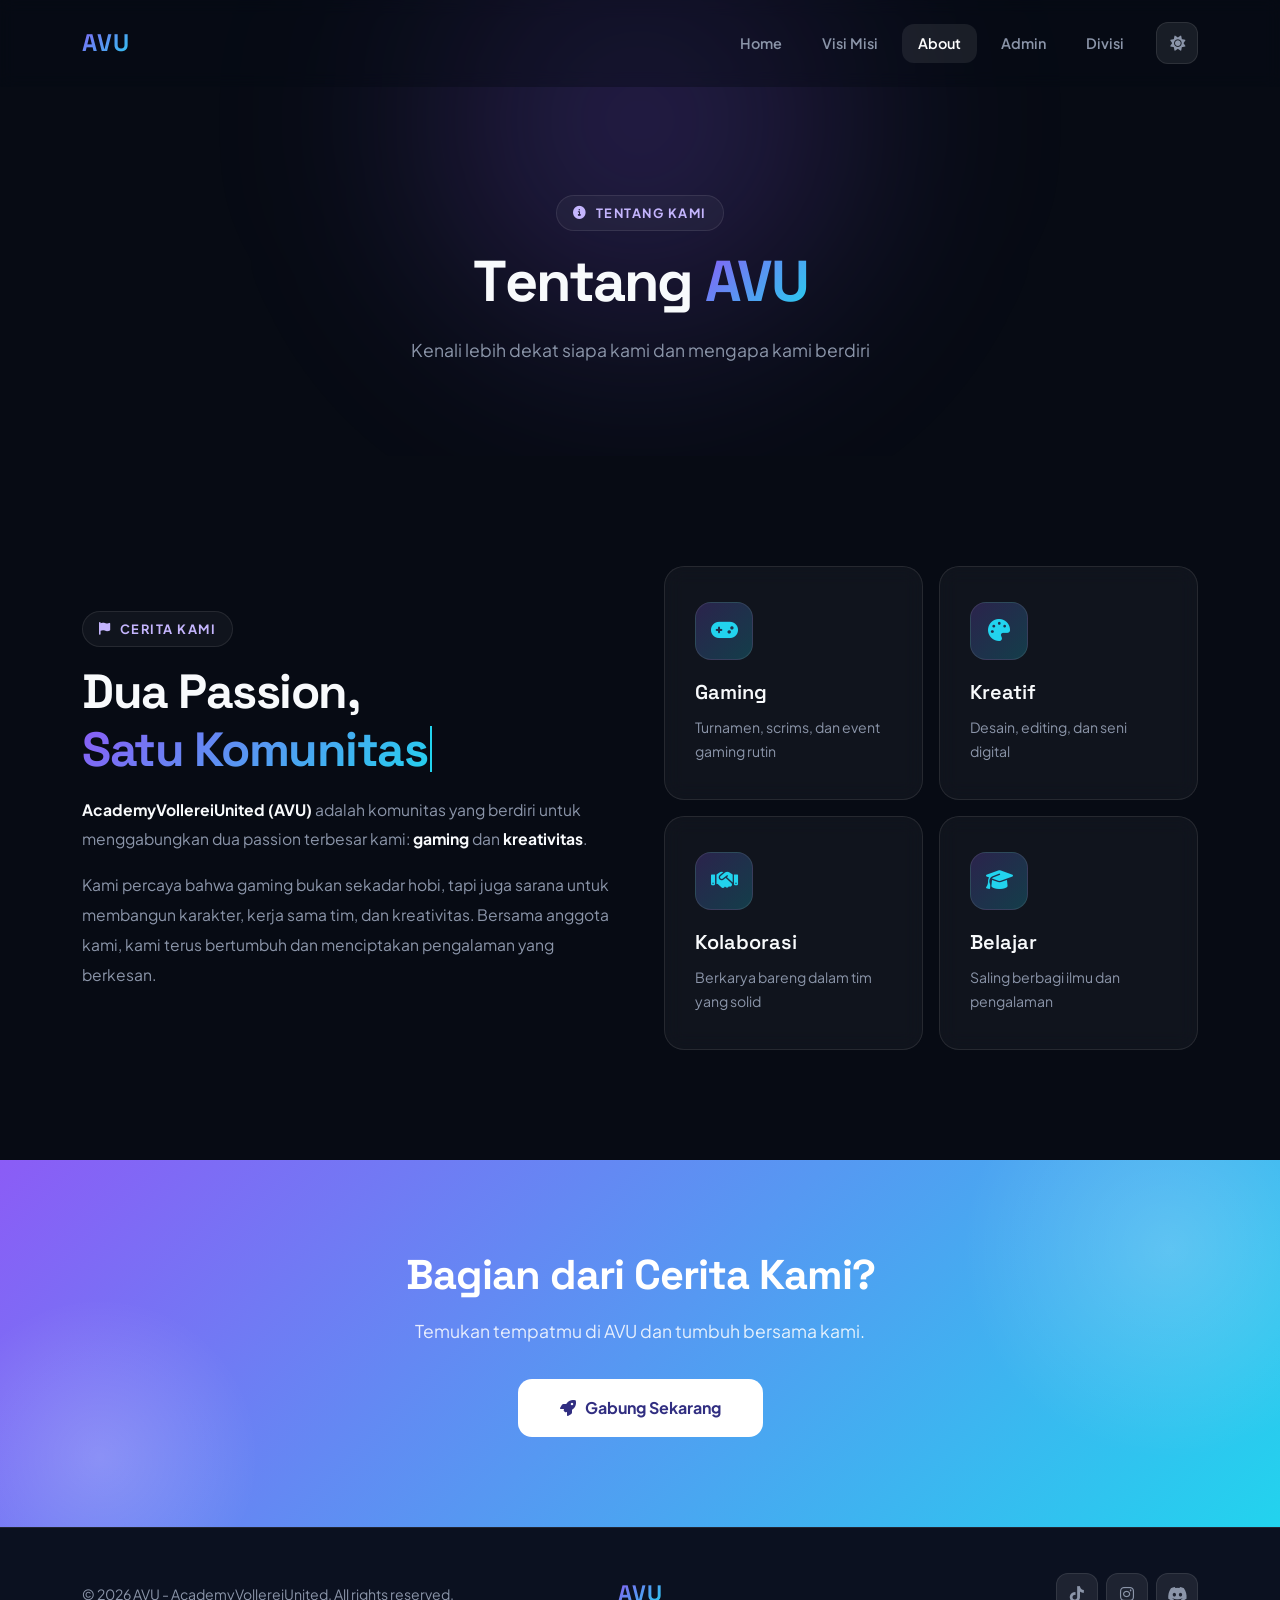
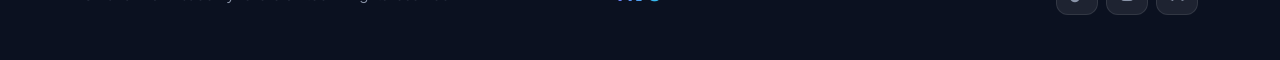
==== htmll/about.html @ c43ec7e0 "bismilah gak error" ====
<!DOCTYPE html>
<html lang="id">
<head>
    <meta charset="UTF-8">
    <meta name="viewport" content="width=device-width, initial-scale=1.0">
    <title>AVU - About</title>
    <link rel="icon" href="data:image/svg+xml,<svg xmlns='http://www.w3.org/2000/svg' viewBox='0 0 100 100'><text y='.9em' font-size='90'>🎮</text></svg>">
    <link href="https://fonts.googleapis.com/css2?family=Space+Grotesk:wght@500;600;700&family=Plus+Jakarta+Sans:wght@400;500;600;700;800&display=swap" rel="stylesheet">
    <link href="https://cdn.jsdelivr.net/npm/bootstrap@5.3.3/dist/css/bootstrap.min.css" rel="stylesheet">
    <link href="https://cdnjs.cloudflare.com/ajax/libs/font-awesome/6.5.0/css/all.min.css" rel="stylesheet">
    <link href="https://unpkg.com/aos@2.3.4/dist/aos.css" rel="stylesheet">
    <link href="../file css/style.css" rel="stylesheet">
</head>
<body>

    <!-- Navbar -->
    <nav class="navbar navbar-expand-lg fixed-top" id="mainNav">
        <div class="container">
            <a class="navbar-brand" href="index.html">AVU</a>
            <button class="navbar-toggler" type="button" data-bs-toggle="collapse" data-bs-target="#navbarNav" aria-label="Toggle navigation">
                <i class="fas fa-bars"></i>
            </button>
            <div class="collapse navbar-collapse" id="navbarNav">
                <ul class="navbar-nav ms-auto">
                    <li class="nav-item"><a class="nav-link" href="index.html">Home</a></li>
                    <li class="nav-item"><a class="nav-link" href="visimisi.html">Visi Misi</a></li>
                    <li class="nav-item"><a class="nav-link active" href="about.html">About</a></li>
                    <li class="nav-item"><a class="nav-link" href="admin.html">Admin</a></li>
                    <li class="nav-item"><a class="nav-link" href="divisi.html">Divisi</a></li>
                </ul>
            </div>
            <button class="theme-toggle" id="themeToggle" aria-label="Ubah mode terang/gelap">
                <i class="fas fa-sun"></i>
            </button>
        </div>
    </nav>

    <!-- Page Hero -->
    <section class="page-hero">
        <div class="container" data-aos="fade-up" data-aos-duration="900">
            <span class="section-label"><i class="fas fa-info-circle"></i> Tentang Kami</span>
            <h1>Tentang <span class="highlight">AVU</span></h1>
            <p>Kenali lebih dekat siapa kami dan mengapa kami berdiri</p>
        </div>
    </section>

    <!-- About -->
    <section id="about">
        <div class="container">
            <div class="row align-items-center g-5">
                <div class="col-lg-6" data-aos="fade-right" data-aos-duration="800">
                    <span class="section-label"><i class="fas fa-flag"></i> Cerita Kami</span>
                    <h2 class="section-title">Dua Passion,<br><span class="highlight">Satu Komunitas</span></h2>
                    <p class="about-text-block mt-3">
                        <strong>AcademyVollereiUnited (AVU)</strong> adalah komunitas yang berdiri untuk menggabungkan
                        dua passion terbesar kami: <strong>gaming</strong> dan <strong>kreativitas</strong>.
                    </p>
                    <p class="about-text-block mt-3">
                        Kami percaya bahwa gaming bukan sekadar hobi, tapi juga sarana untuk membangun
                        karakter, kerja sama tim, dan kreativitas. Bersama anggota kami, kami terus bertumbuh
                        dan menciptakan pengalaman yang berkesan.
                    </p>
                </div>
                <div class="col-lg-6">
                    <div class="row g-3">
                        <div class="col-sm-6" data-aos="fade-up" data-aos-duration="600" data-aos-delay="100">
                            <div class="about-card">
                                <div class="about-icon"><i class="fas fa-gamepad"></i></div>
                                <h5>Gaming</h5>
                                <p>Turnamen, scrims, dan event gaming rutin</p>
                            </div>
                        </div>
                        <div class="col-sm-6" data-aos="fade-up" data-aos-duration="600" data-aos-delay="200">
                            <div class="about-card">
                                <div class="about-icon"><i class="fas fa-palette"></i></div>
                                <h5>Kreatif</h5>
                                <p>Desain, editing, dan seni digital</p>
                            </div>
                        </div>
                        <div class="col-sm-6" data-aos="fade-up" data-aos-duration="600" data-aos-delay="300">
                            <div class="about-card">
                                <div class="about-icon"><i class="fas fa-handshake"></i></div>
                                <h5>Kolaborasi</h5>
                                <p>Berkarya bareng dalam tim yang solid</p>
                            </div>
                        </div>
                        <div class="col-sm-6" data-aos="fade-up" data-aos-duration="600" data-aos-delay="400">
                            <div class="about-card">
                                <div class="about-icon"><i class="fas fa-graduation-cap"></i></div>
                                <h5>Belajar</h5>
                                <p>Saling berbagi ilmu dan pengalaman</p>
                            </div>
                        </div>
                    </div>
                </div>
            </div>
        </div>
    </section>

    <!-- CTA -->
    <section class="cta-section">
        <div class="container">
            <div class="cta-content" data-aos="zoom-in" data-aos-duration="800">
                <h2>Bagian dari Cerita Kami?</h2>
                <p>Temukan tempatmu di AVU dan tumbuh bersama kami.</p>
                <a href="divisi.html" class="btn-cta">
                    <i class="fas fa-rocket"></i> Gabung Sekarang
                </a>
            </div>
        </div>
    </section>

    <!-- Footer -->
    <footer class="footer">
        <div class="container">
            <div class="row align-items-center">
                <div class="col-md-5 text-center text-md-start">
                    <p>&copy; 2026 AVU - AcademyVollereiUnited. All rights reserved.</p>
                </div>
                <div class="col-md-2 text-center my-3 my-md-0">
                    <a href="index.html" class="footer-brand">AVU</a>
                </div>
                <div class="col-md-5 text-center text-md-end">
                    <div class="footer-social d-inline-flex gap-2">
                        <a href="#"><i class="fab fa-tiktok"></i></a>
                        <a href="#"><i class="fab fa-instagram"></i></a>
                        <a href="#"><i class="fab fa-discord"></i></a>
                    </div>
                </div>
            </div>
        </div>
    </footer>

    <!-- Back to top -->
    <button class="back-to-top" id="backToTop"><i class="fas fa-arrow-up"></i></button>

    <!-- Scripts -->
    <script src="https://cdn.jsdelivr.net/npm/bootstrap@5.3.3/dist/js/bootstrap.bundle.min.js"></script>
    <script src="https://unpkg.com/aos@2.3.4/dist/aos.js"></script>
    <script src="../file js/script.js"></script>
</body>
</html>
---- file css/style.css ----
:root {
    --bg: #070b14;
    --bg-soft: #0b1120;
    --surface: rgba(255, 255, 255, 0.04);
    --surface-strong: rgba(255, 255, 255, 0.08);
    --border: rgba(255, 255, 255, 0.09);
    --border-strong: rgba(255, 255, 255, 0.18);
    --text: #e2e8f0;
    --heading: #f8fafc;
    --muted: #8b95a9;
    --primary: #8b5cf6;
    --secondary: #22d3ee;
    --grad: linear-gradient(135deg, #8b5cf6 0%, #22d3ee 100%);
    --grad-soft: linear-gradient(135deg, rgba(139, 92, 246, 0.22), rgba(34, 211, 238, 0.22));
    --radius: 20px;
    --shadow: 0 20px 50px rgba(0, 0, 0, 0.45);
    --glow: 0 10px 40px rgba(139, 92, 246, 0.35);
}

* { margin: 0; padding: 0; box-sizing: border-box; }

html { scroll-behavior: smooth; }

body {
    font-family: 'Plus Jakarta Sans', sans-serif;
    background: var(--bg);
    color: var(--text);
    overflow-x: hidden;
    line-height: 1.6;
    -webkit-font-smoothing: antialiased;
}

h1, h2, h3, h4, h5, h6 {
    font-family: 'Space Grotesk', sans-serif;
    color: var(--heading);
}

/* ===== Navbar ===== */
.navbar {
    padding: 1.2rem 0;
    transition: all 0.3s ease;
    background: rgba(7, 11, 20, 0.4);
    backdrop-filter: blur(8px);
    -webkit-backdrop-filter: blur(8px);
}
.navbar.scrolled {
    background: rgba(7, 11, 20, 0.88);
    backdrop-filter: blur(20px);
    -webkit-backdrop-filter: blur(20px);
    border-bottom: 1px solid var(--border);
    padding: 0.7rem 0;
    box-shadow: 0 1px 20px rgba(0, 0, 0, 0.35);
}
.navbar-brand {
    font-family: 'Space Grotesk', sans-serif;
    font-weight: 700;
    font-size: 1.5rem;
    letter-spacing: 1px;
    background: var(--grad);
    -webkit-background-clip: text;
    background-clip: text;
    -webkit-text-fill-color: transparent;
}
.nav-link {
    color: var(--muted) !important;
    font-weight: 600;
    font-size: 0.9rem;
    margin: 0 4px;
    padding: 8px 16px !important;
    border-radius: 12px;
    transition: all 0.3s ease;
}
.nav-link:hover, .nav-link.active {
    color: #ffffff !important;
    background: var(--surface-strong);
}
.navbar-toggler {
    border: 1px solid var(--border);
    padding: 6px 10px;
}
.navbar-toggler:focus { box-shadow: none; }
.navbar-toggler i { color: #ffffff; }

/* ===== Hero ===== */
.hero {
    min-height: 100vh;
    display: flex;
    align-items: center;
    padding: 130px 0 80px;
    position: relative;
    overflow: hidden;
}
.hero::before, .hero::after {
    content: '';
    position: absolute;
    border-radius: 50%;
    filter: blur(90px);
    z-index: 0;
}
.hero::before {
    width: 560px; height: 560px;
    background: radial-gradient(circle, rgba(139, 92, 246, 0.35), transparent 70%);
    top: -140px; right: -120px;
}
.hero::after {
    width: 460px; height: 460px;
    background: radial-gradient(circle, rgba(34, 211, 238, 0.25), transparent 70%);
    bottom: -120px; left: -120px;
}
.hero .container { position: relative; z-index: 2; }
.hero-badge {
    display: inline-flex;
    align-items: center;
    gap: 8px;
    padding: 8px 18px;
    background: var(--surface);
    border: 1px solid var(--border-strong);
    border-radius: 50px;
    font-size: 0.85rem;
    font-weight: 600;
    color: #c4b5fd;
    letter-spacing: 0.5px;
    margin-bottom: 22px;
    backdrop-filter: blur(10px);
}
.hero-badge .dot {
    width: 8px; height: 8px;
    border-radius: 50%;
    background: var(--secondary);
    box-shadow: 0 0 12px var(--secondary);
    animation: pulse-dot 2s ease-in-out infinite;
}
@keyframes pulse-dot {
    0%, 100% { opacity: 1; transform: scale(1); }
    50% { opacity: 0.5; transform: scale(1.35); }
}
.hero-title {
    font-size: 4rem;
    font-weight: 700;
    line-height: 1.12;
    letter-spacing: -2px;
    margin-bottom: 22px;
}
.hero-title .highlight {
    background: var(--grad);
    -webkit-background-clip: text;
    background-clip: text;
    -webkit-text-fill-color: transparent;
}
.hero-subtitle {
    font-size: 1.15rem;
    color: var(--muted);
    line-height: 1.85;
    max-width: 560px;
    margin-bottom: 35px;
}
.hero-buttons { display: flex; gap: 14px; flex-wrap: wrap; }

.btn-primary-grad {
    padding: 15px 34px;
    border-radius: 14px;
    background: var(--grad);
    color: #ffffff;
    font-weight: 700;
    font-size: 0.95rem;
    border: none;
    cursor: pointer;
    text-decoration: none;
    display: inline-flex;
    align-items: center;
    gap: 9px;
    box-shadow: var(--glow);
    transition: all 0.3s ease;
}
.btn-primary-grad:hover {
    transform: translateY(-3px);
    box-shadow: 0 15px 45px rgba(139, 92, 246, 0.5);
    color: #ffffff;
}
.btn-outline-grad {
    padding: 15px 34px;
    border-radius: 14px;
    background: transparent;
    color: #e2e8f0;
    font-weight: 700;
    font-size: 0.95rem;
    border: 1px solid var(--border-strong);
    text-decoration: none;
    cursor: pointer;
    display: inline-flex;
    align-items: center;
    gap: 9px;
    backdrop-filter: blur(8px);
    transition: all 0.3s ease;
}
.btn-outline-grad:hover {
    border-color: var(--secondary);
    color: var(--secondary);
    transform: translateY(-3px);
    box-shadow: 0 0 30px rgba(34, 211, 238, 0.15);
}

.hero-visual { text-align: center; position: relative; }
.hero-avatar {
    width: 380px; height: 380px;
    margin: 0 auto;
    border-radius: 34px;
    background: var(--grad-soft);
    border: 1px solid var(--border-strong);
    display: flex;
    align-items: center;
    justify-content: center;
    font-size: 7rem;
    color: rgba(255, 255, 255, 0.35);
    position: relative;
    overflow: hidden;
    backdrop-filter: blur(10px);
    box-shadow: 0 30px 80px rgba(0, 0, 0, 0.5), inset 0 1px 0 rgba(255, 255, 255, 0.1);
    transition: transform 0.4s ease;
}
.hero-avatar:hover { transform: scale(1.03); }
.hero-avatar::before {
    content: '';
    position: absolute;
    top: -50%; left: -50%;
    width: 200%; height: 200%;
    background: linear-gradient(45deg, transparent, rgba(255, 255, 255, 0.06), transparent);
    animation: shimmer 3.5s ease-in-out infinite;
}
@keyframes shimmer {
    0% { transform: translateX(-100%) translateY(-100%) rotate(45deg); }
    100% { transform: translateX(100%) translateY(100%) rotate(45deg); }
}
.hero-avatar i {
    position: relative;
    z-index: 1;
    filter: drop-shadow(0 0 30px rgba(139, 92, 246, 0.6));
}
.hero-avatar img {
    width: 100%;
    height: 100%;
    object-fit: cover;
    border-radius: inherit;
    position: relative;
    z-index: 1;
}
.floating-tag {
    position: absolute;
    background: rgba(15, 20, 36, 0.9);
    border: 1px solid var(--border-strong);
    border-radius: 14px;
    padding: 12px 18px;
    display: flex;
    align-items: center;
    gap: 10px;
    box-shadow: 0 10px 30px rgba(0, 0, 0, 0.45);
    font-size: 0.85rem;
    font-weight: 600;
    color: #e2e8f0;
    backdrop-filter: blur(12px);
    animation: float-tag 5s ease-in-out infinite;
}
.floating-tag.tag-1 { top: 14%; right: -8px; }
.floating-tag.tag-2 { bottom: 18%; left: -8px; animation-delay: 2.5s; }
.floating-tag i { color: var(--secondary); font-size: 1.1rem; }
@keyframes float-tag {
    0%, 100% { transform: translateY(0); }
    50% { transform: translateY(-10px); }
}

/* ===== Page Hero (inner pages) ===== */
.page-hero {
    padding: 195px 0 90px;
    text-align: center;
    position: relative;
    overflow: hidden;
}
.page-hero::before {
    content: '';
    position: absolute;
    width: 640px; height: 640px;
    border-radius: 50%;
    background: radial-gradient(circle, rgba(139, 92, 246, 0.28), transparent 70%);
    top: -200px; left: 50%;
    transform: translateX(-50%);
    filter: blur(80px);
}
.page-hero .container { position: relative; z-index: 1; }
.page-hero h1 {
    font-size: 3.6rem;
    font-weight: 700;
    letter-spacing: -2px;
    margin-bottom: 18px;
}
.page-hero .highlight {
    background: var(--grad);
    -webkit-background-clip: text;
    background-clip: text;
    -webkit-text-fill-color: transparent;
}
.page-hero p {
    color: var(--muted);
    max-width: 600px;
    margin: 0 auto;
    font-size: 1.1rem;
    line-height: 1.8;
}

/* ===== Section commons ===== */
section { padding: 110px 0; position: relative; }
.section-label {
    display: inline-flex;
    align-items: center;
    gap: 8px;
    padding: 7px 16px;
    background: var(--surface);
    border: 1px solid var(--border);
    border-radius: 50px;
    font-size: 0.8rem;
    font-weight: 700;
    color: #c4b5fd;
    text-transform: uppercase;
    letter-spacing: 1.5px;
    margin-bottom: 16px;
}
.section-title {
    font-size: 3rem;
    font-weight: 700;
    letter-spacing: -1.5px;
    margin-bottom: 16px;
}
.section-title .highlight {
    background: var(--grad);
    -webkit-background-clip: text;
    background-clip: text;
    -webkit-text-fill-color: transparent;
}
.section-desc {
    color: var(--muted);
    font-size: 1.05rem;
    line-height: 1.8;
    max-width: 560px;
}

/* ===== Visi Misi ===== */
.vm-card, .about-card, .admin-card {
    background: var(--surface);
    border: 1px solid var(--border);
    border-radius: var(--radius);
    padding: 35px 30px;
    transition: all 0.4s ease;
    height: 100%;
    position: relative;
    overflow: hidden;
    backdrop-filter: blur(10px);
}
.vm-card::before {
    content: '';
    position: absolute;
    left: 0; top: 0; bottom: 0;
    width: 4px;
    background: var(--grad);
    border-radius: 2px;
}
.vm-card:hover, .about-card:hover, .admin-card:hover {
    transform: translateY(-6px);
    border-color: var(--border-strong);
    box-shadow: var(--shadow);
}
.vm-icon, .about-icon {
    width: 58px; height: 58px;
    border-radius: 16px;
    background: var(--grad-soft);
    border: 1px solid var(--border);
    display: flex;
    align-items: center;
    justify-content: center;
    font-size: 1.35rem;
    color: var(--secondary);
    margin-bottom: 20px;
}
.vm-card h4,
.about-card h5,
.admin-card h5 { font-weight: 600; color: var(--heading); margin-bottom: 12px; }
.vm-card p { color: var(--muted); font-size: 0.95rem; line-height: 1.8; margin-bottom: 0; }
.about-card p { color: var(--muted); font-size: 0.88rem; line-height: 1.7; margin-bottom: 0; }
.about-text-block { color: var(--muted); line-height: 1.9; font-size: 0.98rem; }
.about-text-block strong { color: var(--heading); }

/* ===== Admin ===== */
.admin-card { text-align: center; }
.admin-avatar {
    width: 96px; height: 96px;
    border-radius: 50%;
    background: var(--grad-soft);
    border: 2px solid var(--border-strong);
    display: flex;
    align-items: center;
    justify-content: center;
    font-size: 2.3rem;
    color: rgba(255, 255, 255, 0.4);
    margin: 0 auto 18px;
    transition: transform 0.3s ease;
}
.admin-card:hover .admin-avatar { transform: scale(1.08); }
.admin-card h5 { font-size: 1.05rem; }
.admin-role {
    display: inline-block;
    padding: 5px 15px;
    background: var(--grad-soft);
    color: var(--secondary);
    border-radius: 8px;
    font-size: 0.78rem;
    font-weight: 700;
    letter-spacing: 0.5px;
    margin-bottom: 12px;
}
.admin-socials { display: flex; justify-content: center; gap: 10px; }
.admin-socials a {
    width: 38px; height: 38px;
    border-radius: 12px;
    background: var(--surface-strong);
    border: 1px solid var(--border);
    display: flex;
    align-items: center;
    justify-content: center;
    color: var(--muted);
    font-size: 0.85rem;
    transition: all 0.3s ease;
    text-decoration: none;
}
.admin-socials a:hover {
    background: var(--grad);
    color: #ffffff;
    border-color: transparent;
    box-shadow: var(--glow);
}

/* ===== Divisi (horizontal scroll) ===== */
.group-section { background: var(--bg-soft); }
.divisi-scroll {
    display: flex;
    gap: 22px;
    overflow-x: auto;
    scroll-snap-type: x mandatory;
    -webkit-overflow-scrolling: touch;
    padding: 10px 0 22px;
    scrollbar-width: thin;
    scrollbar-color: rgba(139, 92, 246, 0.4) transparent;
}
.divisi-scroll::-webkit-scrollbar { height: 6px; }
.divisi-scroll::-webkit-scrollbar-track { background: transparent; }
.divisi-scroll::-webkit-scrollbar-thumb {
    background: linear-gradient(90deg, #8b5cf6, #22d3ee);
    border-radius: 3px;
}
.divisi-card {
    min-width: 300px;
    background: var(--surface);
    border: 1px solid var(--border);
    border-radius: 20px;
    padding: 32px 26px;
    scroll-snap-align: start;
    transition: all 0.4s ease;
    flex-shrink: 0;
}
.divisi-card:hover {
    transform: translateY(-6px);
    border-color: var(--border-strong);
    box-shadow: var(--shadow);
}
.divisi-icon {
    width: 62px; height: 62px;
    border-radius: 16px;
    display: flex;
    align-items: center;
    justify-content: center;
    font-size: 1.6rem;
    margin-bottom: 18px;
    transition: transform 0.3s ease;
}
.divisi-card:hover .divisi-icon { transform: scale(1.12) rotate(6deg); }
.divisi-card h5 { font-weight: 600; color: var(--heading); margin-bottom: 8px; }
.divisi-card p { color: var(--muted); font-size: 0.85rem; line-height: 1.7; margin-bottom: 0; }
.scroll-hint {
    text-align: center;
    color: var(--muted);
    font-size: 0.85rem;
    margin-top: 14px;
}
.scroll-hint i {
    animation: scroll-bounce 1.5s ease-in-out infinite;
    color: var(--secondary);
}
@keyframes scroll-bounce {
    0%, 100% { transform: translateX(0); }
    50% { transform: translateX(8px); }
}

/* ===== Divisi (multipage detail) ===== */
.divisi-detail-card {
    background: var(--surface);
    border: 1px solid var(--border);
    border-radius: 20px;
    padding: 32px 28px;
    height: 100%;
    transition: all 0.4s ease;
    backdrop-filter: blur(10px);
}
.divisi-detail-card:hover {
    transform: translateY(-6px);
    border-color: var(--border-strong);
    box-shadow: var(--shadow);
}
.divisi-detail-card:hover .divisi-icon { transform: scale(1.12) rotate(6deg); }
.divisi-detail-card h4 { font-weight: 600; color: var(--heading); margin-bottom: 10px; }
.divisi-detail-card > p { color: var(--muted); font-size: 0.9rem; line-height: 1.7; margin-bottom: 16px; }
.divisi-list {
    list-style: none;
    padding: 0;
    margin: 0;
    display: flex;
    flex-direction: column;
    gap: 9px;
}
.divisi-list li {
    display: flex;
    align-items: center;
    gap: 10px;
    color: var(--muted);
    font-size: 0.85rem;
    line-height: 1.5;
}
.divisi-list li i { color: var(--secondary); font-size: 0.45rem; }

/* ===== Aturan ===== */
.rules-section { background: var(--bg-soft); }
.rule-card {
    position: relative;
    display: flex;
    flex-direction: column;
    align-items: center;
    justify-content: center;
    width: 100%;
    height: 100%;
    min-height: 200px;
    background: var(--surface);
    border: 1px solid var(--border);
    border-radius: 20px;
    padding: 38px 26px;
    text-align: center;
    cursor: pointer;
    transition: all 0.4s ease;
    backdrop-filter: blur(10px);
    overflow: hidden;
}
.rule-card:hover,
.rule-card:focus-visible {
    transform: translateY(-6px);
    border-color: var(--border-strong);
    box-shadow: var(--shadow);
    outline: none;
}
.rule-number {
    position: absolute;
    top: 18px; right: 22px;
    font-family: 'Space Grotesk', sans-serif;
    font-size: 2rem;
    font-weight: 700;
    color: var(--heading);
    opacity: 0.08;
    line-height: 1;
}
.rule-icon {
    width: 58px; height: 58px;
    border-radius: 16px;
    background: var(--grad-soft);
    border: 1px solid var(--border);
    display: flex;
    align-items: center;
    justify-content: center;
    font-size: 1.35rem;
    color: var(--secondary);
    margin-bottom: 0;
    transition: transform 0.3s ease;
}
.rule-card:hover .rule-icon,
.rule-card.active .rule-icon { transform: scale(1.1) rotate(6deg); }
.rule-card h5,
.rule-card p {
    max-height: 0;
    opacity: 0;
    overflow: hidden;
    transform: translateY(8px);
    margin: 0;
    transition: max-height 0.4s ease, opacity 0.35s ease, transform 0.35s ease, margin 0.35s ease;
}
.rule-card h5 { font-weight: 600; color: var(--heading); }
.rule-card p { color: var(--muted); font-size: 0.88rem; line-height: 1.7; }
.rule-card.active h5 {
    max-height: 80px;
    opacity: 1;
    transform: translateY(0);
    margin-top: 18px;
}
.rule-card.active p {
    max-height: 200px;
    opacity: 1;
    transform: translateY(0);
    margin-top: 10px;
}

/* ===== CTA ===== */
.cta-section {
    background: var(--grad);
    padding: 90px 0;
    position: relative;
    overflow: hidden;
}
.cta-section::before, .cta-section::after {
    content: '';
    position: absolute;
    border-radius: 50%;
    background: radial-gradient(circle, rgba(255, 255, 255, 0.18), transparent 70%);
}
.cta-section::before { width: 420px; height: 420px; top: -120px; right: -100px; }
.cta-section::after { width: 320px; height: 320px; bottom: -90px; left: -60px; }
.cta-content { position: relative; z-index: 2; text-align: center; }
.cta-content h2 {
    font-size: 2.6rem;
    font-weight: 700;
    color: #ffffff;
    letter-spacing: -1px;
    margin-bottom: 16px;
}
.cta-content p {
    color: rgba(255, 255, 255, 0.85);
    font-size: 1.1rem;
    max-width: 560px;
    margin: 0 auto 32px;
    line-height: 1.8;
}
.btn-cta {
    padding: 16px 42px;
    border-radius: 14px;
    background: #ffffff;
    color: #312e81;
    border: none;
    font-weight: 700;
    font-size: 1rem;
    cursor: pointer;
    text-decoration: none;
    display: inline-flex;
    align-items: center;
    gap: 9px;
    transition: all 0.3s ease;
}
.btn-cta:hover {
    transform: translateY(-3px);
    box-shadow: 0 15px 40px rgba(0, 0, 0, 0.25);
    color: #4338ca;
}

/* ===== Footer ===== */
.footer {
    background: var(--bg-soft);
    border-top: 1px solid var(--border);
    padding: 45px 0;
}
.footer p { color: var(--muted); font-size: 0.88rem; margin-bottom: 0; }
.footer-brand {
    font-family: 'Space Grotesk', sans-serif;
    font-weight: 700;
    font-size: 1.4rem;
    letter-spacing: 1px;
    background: var(--grad);
    -webkit-background-clip: text;
    background-clip: text;
    -webkit-text-fill-color: transparent;
    text-decoration: none;
}
.footer-social a {
    width: 42px; height: 42px;
    border-radius: 12px;
    background: var(--surface-strong);
    border: 1px solid var(--border);
    display: inline-flex;
    align-items: center;
    justify-content: center;
    color: var(--muted);
    font-size: 1rem;
    transition: all 0.3s ease;
    text-decoration: none;
}
.footer-social a:hover {
    background: var(--grad);
    color: #ffffff;
    border-color: transparent;
    transform: translateY(-3px);
    box-shadow: var(--glow);
}

/* ===== Back to top ===== */
.back-to-top {
    position: fixed;
    bottom: 25px; right: 25px;
    width: 48px; height: 48px;
    border-radius: 14px;
    background: var(--grad);
    color: #ffffff;
    border: none;
    display: flex;
    align-items: center;
    justify-content: center;
    font-size: 1rem;
    cursor: pointer;
    opacity: 0;
    visibility: hidden;
    transition: all 0.3s ease;
    z-index: 999;
    box-shadow: var(--glow);
}
.back-to-top.visible { opacity: 1; visibility: visible; }
.back-to-top:hover { transform: translateY(-3px); }

/* ===== Responsive ===== */
@media (max-width: 768px) {
    .hero-title { font-size: 2.6rem; letter-spacing: -1px; }
    .hero-avatar { width: 260px; height: 260px; font-size: 5rem; }
    .section-title { font-size: 2.2rem; }
    .page-hero h1 { font-size: 2.4rem; }
    .floating-tag { display: none; }
    .cta-content h2 { font-size: 1.9rem; }
    .divisi-card { min-width: 260px; }
}

/* ===== Theme Toggle Button ===== */
.theme-toggle {
    background: var(--surface-strong);
    border: 1px solid var(--border);
    width: 42px; height: 42px;
    border-radius: 12px;
    display: flex;
    align-items: center;
    justify-content: center;
    color: var(--muted);
    font-size: 0.95rem;
    cursor: pointer;
    transition: all 0.3s ease;
    margin-left: 12px;
    flex-shrink: 0;
}
.theme-toggle:hover {
    background: var(--grad);
    color: #ffffff;
    border-color: transparent;
    box-shadow: var(--glow);
}

/* ===== Light Theme ===== */
[data-theme="light"] {
    --bg: #f4f6f9;
    --bg-soft: #eaeef4;
    --surface: rgba(255, 255, 255, 0.88);
    --surface-strong: #ffffff;
    --border: rgba(0, 0, 0, 0.08);
    --border-strong: rgba(0, 0, 0, 0.14);
    --text: #334155;
    --heading: #0f172a;
    --muted: #64748b;
    --primary: #6366f1;
    --secondary: #0891b2;
    --grad: linear-gradient(135deg, #6366f1 0%, #0891b2 100%);
    --grad-soft: linear-gradient(135deg, rgba(99, 102, 241, 0.1), rgba(8, 145, 178, 0.1));
    --shadow: 0 20px 50px rgba(0, 0, 0, 0.08);
    --glow: 0 10px 40px rgba(99, 102, 241, 0.12);
}

[data-theme="light"] .navbar {
    background: rgba(255, 255, 255, 0.55);
}
[data-theme="light"] .navbar.scrolled {
    background: rgba(255, 255, 255, 0.92);
    box-shadow: 0 1px 20px rgba(0, 0, 0, 0.06);
}
[data-theme="light"] .nav-link:hover,
[data-theme="light"] .nav-link.active {
    color: #6366f1 !important;
    background: rgba(99, 102, 241, 0.08);
}
[data-theme="light"] .navbar-toggler i { color: #334155; }
[data-theme="light"] .theme-toggle {
    background: #e6ecf3;
    border: 1px solid #c9d4df;
    color: #334155;
}
[data-theme="light"] .theme-toggle:hover {
    background: var(--grad);
    color: #ffffff;
    border-color: transparent;
}
[data-theme="light"] .floating-tag {
    background: rgba(255, 255, 255, 0.92);
    box-shadow: 0 10px 30px rgba(0, 0, 0, 0.08);
    color: #334155;
}
[data-theme="light"] .floating-tag i { color: #0891b2; }
[data-theme="light"] .hero-badge { color: #6366f1; }
[data-theme="light"] .section-label { color: #6366f1; }
[data-theme="light"] .hero-avatar {
    box-shadow: 0 30px 80px rgba(0, 0, 0, 0.1), inset 0 1px 0 rgba(255, 255, 255, 0.4);
    border: 1px solid rgba(0, 0, 0, 0.08);
    color: rgba(99, 102, 241, 0.3);
}
[data-theme="light"] .hero-avatar i {
    filter: drop-shadow(0 0 20px rgba(99, 102, 241, 0.3));
}
[data-theme="light"] .admin-avatar {
    border: 2px solid rgba(0, 0, 0, 0.1);
    color: rgba(99, 102, 241, 0.3);
}
[data-theme="light"] .btn-cta:hover {
    box-shadow: 0 15px 40px rgba(0, 0, 0, 0.1);
}
[data-theme="light"] .divisi-scroll::-webkit-scrollbar-thumb {
    background: linear-gradient(90deg, #6366f1, #0891b2);
}

/* ===== Navbar Responsive (portrait / mobile) ===== */
.navbar-collapse { order: 3; }
.theme-toggle { order: 2; }
@media (max-width: 991.98px) {
    .navbar .container { justify-content: flex-start; }
    .navbar-brand { margin-right: auto; }
    .theme-toggle { margin-left: 8px; }
}
@media (min-width: 992px) {
    .navbar-collapse { order: 1; }
}

/* ===== Global Effects ===== */
.scroll-progress {
    position: fixed;
    top: 0; left: 0;
    height: 3px;
    width: 0;
    background: var(--grad);
    box-shadow: 0 0 12px rgba(139, 92, 246, 0.6);
    z-index: 3000;
    pointer-events: none;
}
.cursor-spotlight {
    position: fixed;
    inset: 0;
    z-index: 2500;
    pointer-events: none;
    opacity: 0;
    transition: opacity 0.4s ease;
    background: radial-gradient(650px circle at var(--mx, 50%) var(--my, 50%),
                rgba(139, 92, 246, 0.12), transparent 55%);
}
.cursor-spotlight.active { opacity: 1; }
[data-theme="light"] .cursor-spotlight {
    background: radial-gradient(650px circle at var(--mx, 50%) var(--my, 50%),
                rgba(99, 102, 241, 0.1), transparent 55%);
}
@media (prefers-reduced-motion: reduce) {
    .cursor-spotlight { display: none; }
}

/* ===== Text Animations ===== */
.highlight { display: inline-block; }

.reveal-word { display: inline-block; white-space: nowrap; }
.reveal-char {
    display: inline-block;
    opacity: 0;
    transform: translateY(0.35em);
    transition: opacity 0.5s ease, transform 0.5s cubic-bezier(0.22, 0.61, 0.36, 1);
}
.split-ready.revealed .reveal-char {
    opacity: 1;
    transform: translateY(0);
}

/* Typewriter caret */
.highlight.typing::after {
    content: '';
    display: inline-block;
    width: 2px;
    height: 0.95em;
    margin-left: 3px;
    background: var(--secondary);
    vertical-align: -0.12em;
    animation: type-caret 0.8s step-end infinite;
}
@keyframes type-caret { 50% { opacity: 0; } }

@media (prefers-reduced-motion: reduce) {
    .reveal-char {
        opacity: 1;
        transform: none;
    }
}
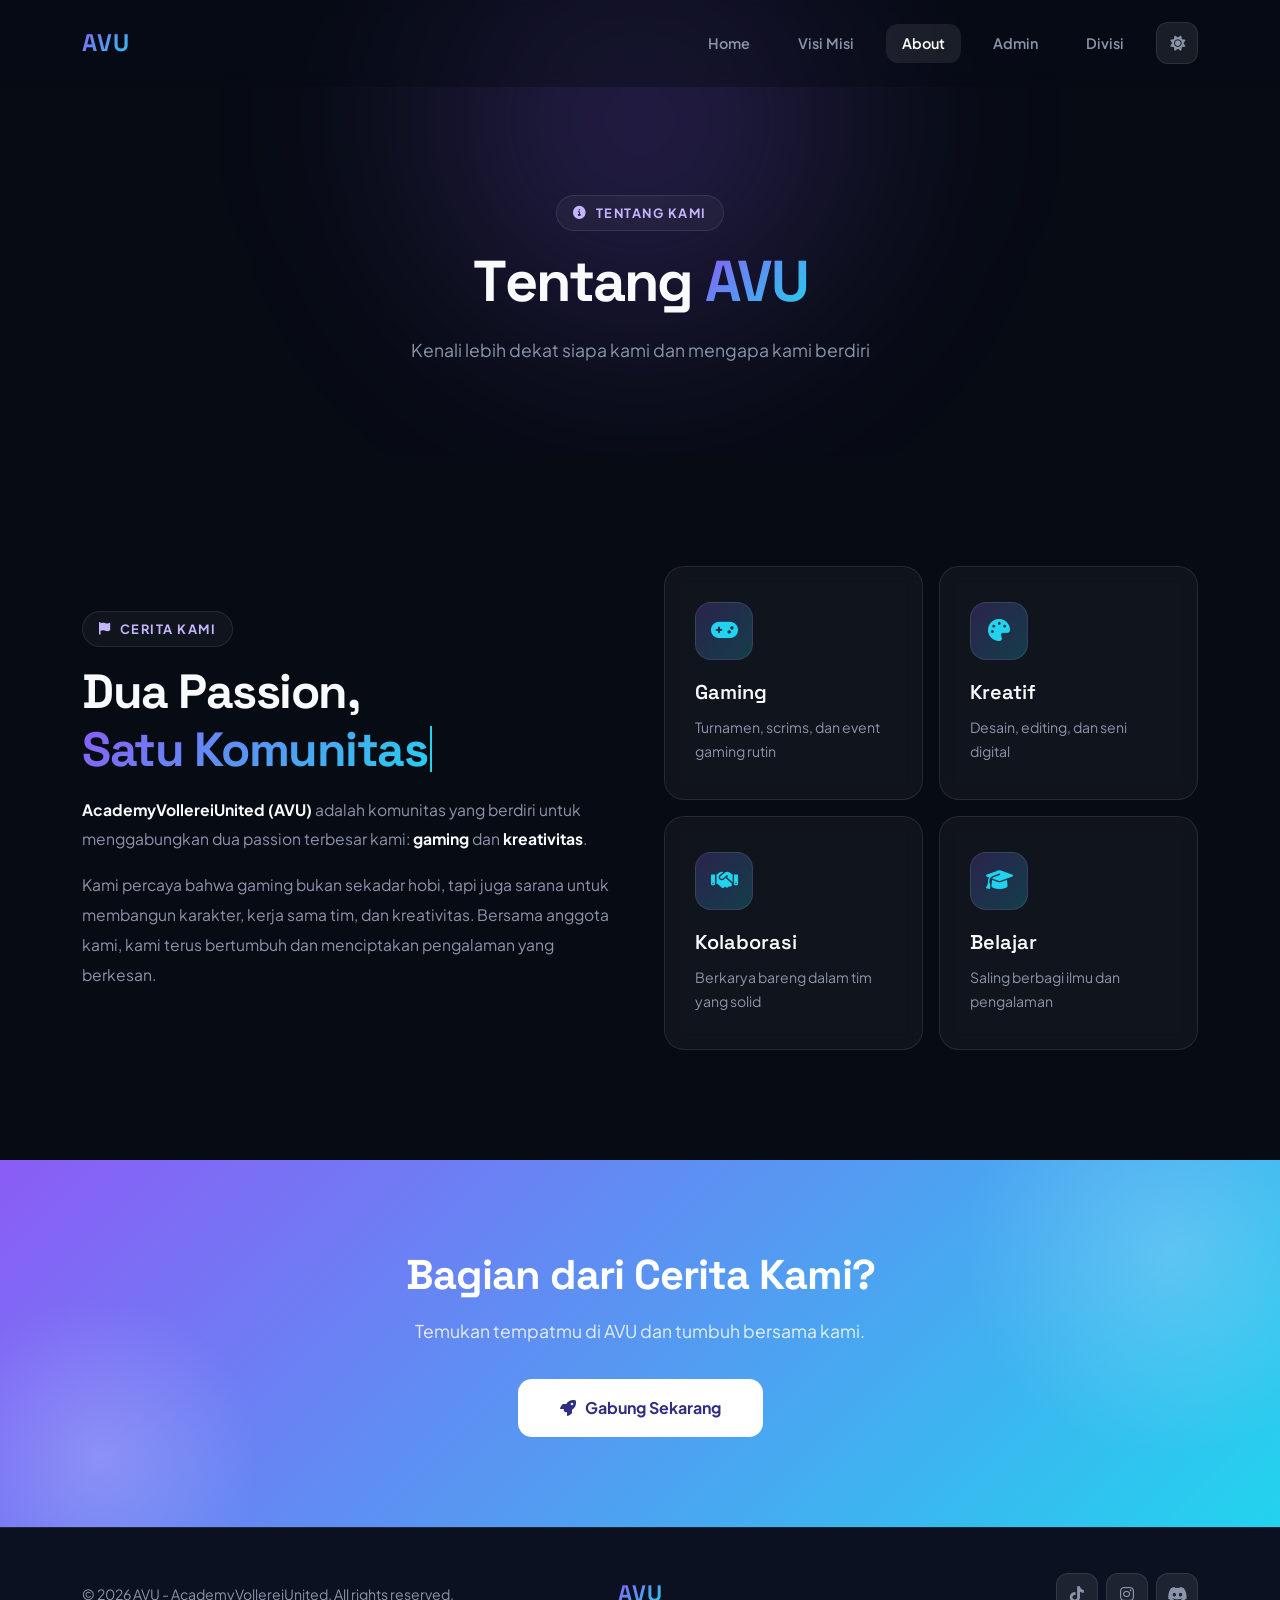
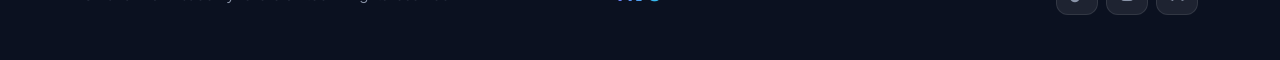
==== commit 176daec4: "ubah dikit" ====
--- a/htmll/about.html
+++ b/htmll/about.html
@@ -16,13 +16,13 @@
     <!-- Navbar -->
     <nav class="navbar navbar-expand-lg fixed-top" id="mainNav">
         <div class="container">
-            <a class="navbar-brand" href="index.html">AVU</a>
+            <a class="navbar-brand" href="../index.html">AVU</a>
             <button class="navbar-toggler" type="button" data-bs-toggle="collapse" data-bs-target="#navbarNav" aria-label="Toggle navigation">
                 <i class="fas fa-bars"></i>
             </button>
             <div class="collapse navbar-collapse" id="navbarNav">
                 <ul class="navbar-nav ms-auto">
-                    <li class="nav-item"><a class="nav-link" href="index.html">Home</a></li>
+                    <li class="nav-item"><a class="nav-link" href="../index.html">Home</a></li>
                     <li class="nav-item"><a class="nav-link" href="visimisi.html">Visi Misi</a></li>
                     <li class="nav-item"><a class="nav-link active" href="about.html">About</a></li>
                     <li class="nav-item"><a class="nav-link" href="admin.html">Admin</a></li>
--- a/file css/style.css
+++ b/file css/style.css
@@ -69,6 +69,9 @@
     padding: 8px 16px !important;
     border-radius: 12px;
     transition: all 0.3s ease;
+    text-decoration: none !important;
+    white-space: nowrap;
+    display: block;
 }
 .nav-link:hover, .nav-link.active {
     color: #ffffff !important;
@@ -77,6 +80,18 @@
 .navbar-toggler {
     border: 1px solid var(--border);
     padding: 6px 10px;
+}
+
+.navbar-nav {
+    display: flex;
+    align-items: center;
+    gap: 8px;
+}
+.navbar-nav .nav-item {
+    flex-shrink: 0;
+}
+#mainNav .navbar-collapse {
+    flex-grow: 1;
 }
 .navbar-toggler:focus { box-shadow: none; }
 .navbar-toggler i { color: #ffffff; }
@@ -401,6 +416,12 @@
     color: rgba(255, 255, 255, 0.4);
     margin: 0 auto 18px;
     transition: transform 0.3s ease;
+}
+.admin-avatar img {
+    width: 100%;
+    height: 100%;
+    border-radius: 50%;
+    object-fit: cover;
 }
 .admin-card:hover .admin-avatar { transform: scale(1.08); }
 .admin-card h5 { font-size: 1.05rem; }
